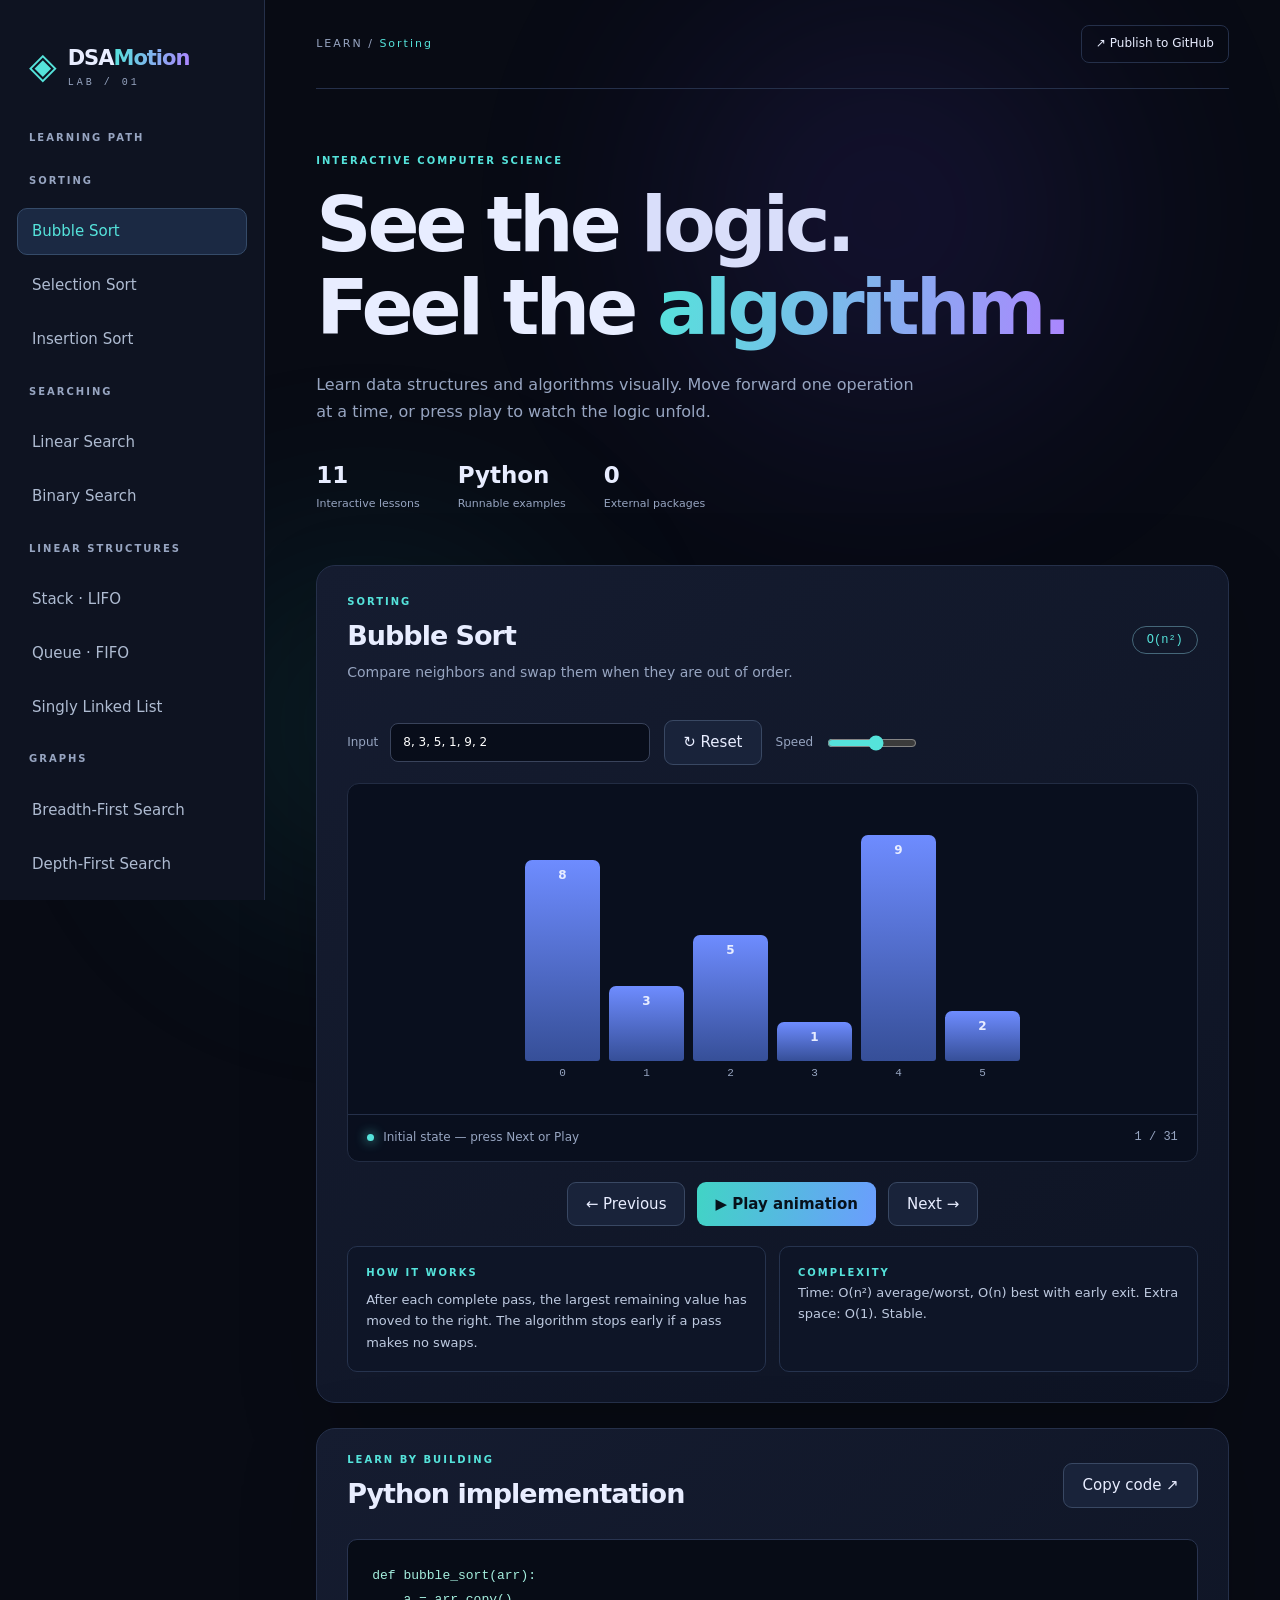
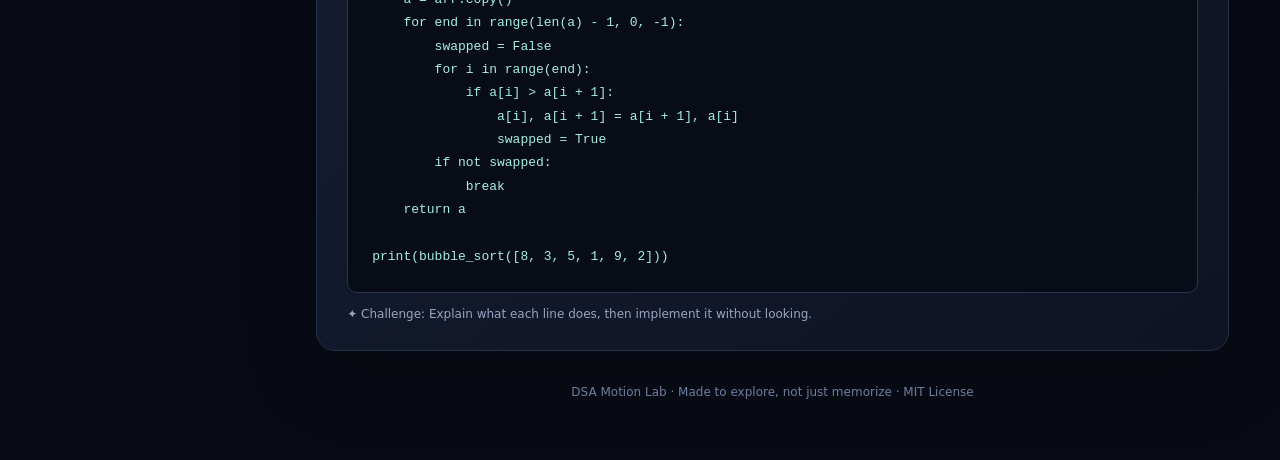
==== dsa-motion-lab/index.html @ b44c8fb6 "Add files via upload" ====
<!DOCTYPE html>
<html lang="en"><head><meta charset="UTF-8"><meta name="viewport" content="width=device-width, initial-scale=1"><meta name="description" content="Interactive DSA visual learning studio with animations and Python code"><title>DSA Motion Lab · Visual Algorithms</title><link rel="stylesheet" href="assets/style.css"></head>
<body>
<div class="glow g1"></div><div class="glow g2"></div>
<aside class="sidebar"><div class="brand"><span class="brand-icon">◈</span><span>DSA<span class="gradient">Motion</span><small>LAB / 01</small></span></div><div class="side-label">LEARNING PATH</div><nav id="nav"></nav><div class="sidebar-foot">Built for curiosity. <span>⚡ Zero dependencies</span></div></aside>
<main class="main"><header class="top"><div class="breadcrumb">LEARN / <span id="crumb">Sorting</span></div><a class="github" href="https://github.com/new" target="_blank" rel="noopener">↗ Publish to GitHub</a></header><section class="hero"><div class="eyebrow">INTERACTIVE COMPUTER SCIENCE</div><h1>See the <em>logic.</em><br>Feel the <span class="gradient">algorithm.</span></h1><p>Learn data structures and algorithms visually. Move forward one operation at a time, or press play to watch the logic unfold.</p><div class="stats"><div><strong id="topicCount">0</strong><small>Interactive lessons</small></div><div><strong>Python</strong><small>Runnable examples</small></div><div><strong>0</strong><small>External packages</small></div></div></section>
<section class="workspace"><div class="panel-head"><div><div class="eyebrow" id="category">SORTING</div><h2 id="lessonTitle">Bubble Sort</h2><p id="intro"></p></div><div class="pill" id="complexity">O(n²)</div></div><div class="controls"><label>Input <input id="input" type="text" value="8, 3, 5, 1, 9, 2" aria-label="Input values"></label><button id="reset" class="secondary">↻ Reset</button><label class="speed">Speed <input type="range" id="speed" min="1" max="10" value="6" aria-label="Animation speed"></label></div><div class="stage"><div id="viz" class="viz"></div><div class="status"><span class="pulse"></span><span id="status">Ready to begin</span><span id="counter">0 / 0</span></div></div><div class="player"><button id="prev" class="secondary">← Previous</button><button id="play" class="primary">▶ Play animation</button><button id="next" class="secondary">Next →</button></div><div class="details"><div class="detail-card"><div class="mini-title">HOW IT WORKS</div><p id="explanation"></p></div><div class="detail-card"><div class="mini-title">COMPLEXITY</div><div id="analysis"></div></div></div></section>
<section class="code-section"><div class="code-top"><div><div class="eyebrow">LEARN BY BUILDING</div><h2>Python implementation</h2></div><button id="copy" class="secondary">Copy code ↗</button></div><pre><code id="code"></code></pre><div class="tip">✦ Challenge: Explain what each line does, then implement it without looking.</div></section><footer>DSA Motion Lab · Made to explore, not just memorize · MIT License</footer></main><script src="assets/app.js"></script></body></html>
---- dsa-motion-lab/assets/style.css ----
@import url('');
:root{color-scheme:dark;--bg:#080b14;--panel:#111729;--panel2:#0b1020;--line:#25304a;--text:#e8edff;--muted:#97a5c1;--cyan:#55e3db;--violet:#ac85ff;--amber:#ffc470}*{box-sizing:border-box}body{margin:0;background:var(--bg);color:var(--text);font:15px/1.65 Inter,ui-sans-serif,system-ui,Segoe UI,sans-serif}button,input{font:inherit}button{cursor:pointer;transition:.2s}button:hover{transform:translateY(-2px)}.glow{position:fixed;pointer-events:none;filter:blur(120px);opacity:.12;border-radius:50%;z-index:-1}.g1{background:#6a48f8;width:430px;height:430px;top:0;right:14%}.g2{background:#20bfbf;width:350px;height:350px;bottom:0;left:15%}.sidebar{position:fixed;inset:0 auto 0 0;width:265px;background:#0e1321;border-right:1px solid var(--line);display:flex;flex-direction:column;padding:28px 17px;overflow:auto}.brand{display:flex;align-items:center;gap:12px;padding:8px 12px 35px;font-size:21px;font-weight:850;letter-spacing:-1px}.brand-icon{font-size:36px;color:var(--cyan)}.brand small{display:block;font:10px/1.4 monospace;letter-spacing:3px;color:var(--muted)}.gradient{background:linear-gradient(100deg,var(--cyan),var(--violet));background-clip:text;-webkit-text-fill-color:transparent}.side-label,.eyebrow,.mini-title{letter-spacing:2px;color:var(--cyan);font-size:10px;font-weight:800}.side-label{padding:0 12px 12px;color:var(--muted)}nav{display:grid;gap:7px}nav button{width:100%;text-align:left;background:transparent;border:1px solid transparent;color:#aebbd1;border-radius:10px;padding:10px 14px}nav button:hover{background:#1c2438}nav button.active{background:#1b2943;border-color:#354b69;color:var(--cyan)}.sidebar-foot{margin-top:auto;padding:24px 12px 0;color:#7a89aa;font-size:12px}.sidebar-foot span{display:block;color:var(--cyan)}.main{max-width:1400px;margin-left:265px;padding:25px clamp(20px,4vw,68px)}.top{display:flex;justify-content:space-between;align-items:center;border-bottom:1px solid var(--line);padding:0 0 25px}.breadcrumb{font-size:11px;letter-spacing:2px;color:var(--muted)}.breadcrumb span{color:var(--cyan)}.github{color:var(--text);text-decoration:none;font-size:12px;border:1px solid var(--line);padding:8px 14px;border-radius:8px}.github:hover{border-color:var(--cyan)}.hero{padding:64px 0 52px}.hero h1{font-size:clamp(44px,6vw,82px);letter-spacing:-4px;line-height:1.08;margin:15px 0 22px}.hero h1 em{font-style:normal;color:#d9defa}.hero p{max-width:600px;color:var(--muted);font-size:16px}.stats{display:flex;gap:38px;margin-top:32px}.stats strong,.stats small{display:block}.stats strong{font-size:23px}.stats small{color:var(--muted);font-size:11px}.workspace,.code-section{background:linear-gradient(140deg,#151c30,#0e1424);border:1px solid var(--line);border-radius:19px;overflow:hidden;box-shadow:0 25px 80px #0003}.panel-head{padding:28px 30px 16px;display:flex;align-items:center;justify-content:space-between;gap:20px}.panel-head h2,.code-top h2{font-size:27px;letter-spacing:-1px;margin:3px 0}.panel-head p{color:var(--muted);font-size:14px;margin:2px 0}.pill{border:1px solid #456779;color:var(--cyan);border-radius:30px;padding:6px 14px;white-space:nowrap;font:12px monospace}.controls{padding:18px 30px;display:flex;gap:14px;flex-wrap:wrap;align-items:center}.controls label{display:flex;align-items:center;gap:12px;font-size:12px;color:var(--muted)}.controls input[type=text]{background:#080d1a;border:1px solid #39435b;border-radius:8px;padding:9px 12px;color:white;width:260px;max-width:100%}.controls input[type=range]{accent-color:var(--cyan);width:90px}.secondary,.primary{border:1px solid #394863;background:#19233a;border-radius:9px;color:var(--text);padding:9px 18px}.primary{background:linear-gradient(100deg,#41d4c5,#6b9dfe);border:0;color:#07111b;font-weight:850}.stage{background:#090f1e;margin:0 30px;border:1px solid #222c43;border-radius:12px;overflow:hidden}.viz{min-height:330px;display:flex;align-items:center;justify-content:center;padding:30px 18px;gap:7px;position:relative}.bars{display:flex;justify-content:center;align-items:end;gap:9px;height:260px;width:100%}.barwrap{display:flex;flex:1;max-width:75px;align-items:center;flex-direction:column;justify-content:end;height:100%;gap:6px}.bar{width:100%;border-radius:7px 7px 3px 3px;background:linear-gradient(180deg,#6e8cff,#364f98);transition:height .38s,background .3s;min-height:18px;display:flex;align-items:flex-start;justify-content:center;padding-top:6px;font-weight:750;font-size:12px}.bar.active{background:linear-gradient(180deg,#ffce7c,#e68b52)}.bar.done{background:linear-gradient(180deg,#64e9cf,#198f91)}.idx{font:11px monospace;color:var(--muted)}.status{display:flex;gap:9px;align-items:center;border-top:1px solid var(--line);padding:13px 19px;color:var(--muted);font-size:12px}.pulse{width:7px;height:7px;border-radius:50%;background:var(--cyan);box-shadow:0 0 12px var(--cyan)}#counter{margin-left:auto;font-family:monospace}.player{display:flex;justify-content:center;flex-wrap:wrap;gap:12px;padding:20px}.details{display:grid;grid-template-columns:1fr 1fr;gap:13px;padding:0 30px 30px}.detail-card{background:#0e1527;border:1px solid #26334e;padding:18px;border-radius:10px;color:#bdc9df;font-size:13px}.detail-card p{margin:7px 0 0}.detail-card strong{color:#e5edff}.code-section{margin-top:25px}.code-top{display:flex;align-items:center;justify-content:space-between;padding:23px 30px 10px;gap:20px}.code-section pre{margin:10px 30px;background:#070c16;border:1px solid #293450;border-radius:10px;padding:24px;color:#a5f0df;overflow-x:auto;font:13px/1.8 'Cascadia Code',Consolas,monospace}.tip{padding:2px 30px 25px;color:var(--muted);font-size:12px}footer{padding:32px 0;color:#6e7e9f;font-size:12px;text-align:center}.node{width:54px;height:54px;border-radius:13px;background:#273859;border:1px solid #5273a1;display:flex;align-items:center;justify-content:center;font-weight:800;transition:.3s}.node.active{background:#96703d;border-color:var(--amber);transform:translateY(-9px)}.node.done{background:#126d6c;border-color:var(--cyan)}.nodes{display:flex;align-items:center;justify-content:center;gap:8px;flex-wrap:wrap}.arrow{color:#6d85bb;font-size:20px}.tree{display:flex;flex-direction:column;gap:20px;align-items:center;width:100%}.tree-level{display:flex;justify-content:space-around;width:100%;gap:10px}.tree .node{border-radius:50%}.matrix{display:grid;grid-template-columns:repeat(4,55px);gap:10px}.matrix .node{width:55px;height:55px}#viz svg{max-width:100%;height:auto}@media(max-width:880px){.sidebar{position:relative;width:100%;height:auto;overflow:visible;padding:15px}.brand{padding:0 0 12px}nav{display:flex;overflow:auto}nav button{width:auto;white-space:nowrap}.sidebar .side-label,.sidebar-foot{display:none}.main{margin:0;padding:20px}.hero{padding:35px 0}.hero h1{letter-spacing:-2px}.details{grid-template-columns:1fr}.stats{gap:20px}.stage{margin:0 12px}.panel-head,.controls,.details,.code-top{padding-left:15px;padding-right:15px}.code-section pre{margin:10px 12px}.viz{min-height:270px}}
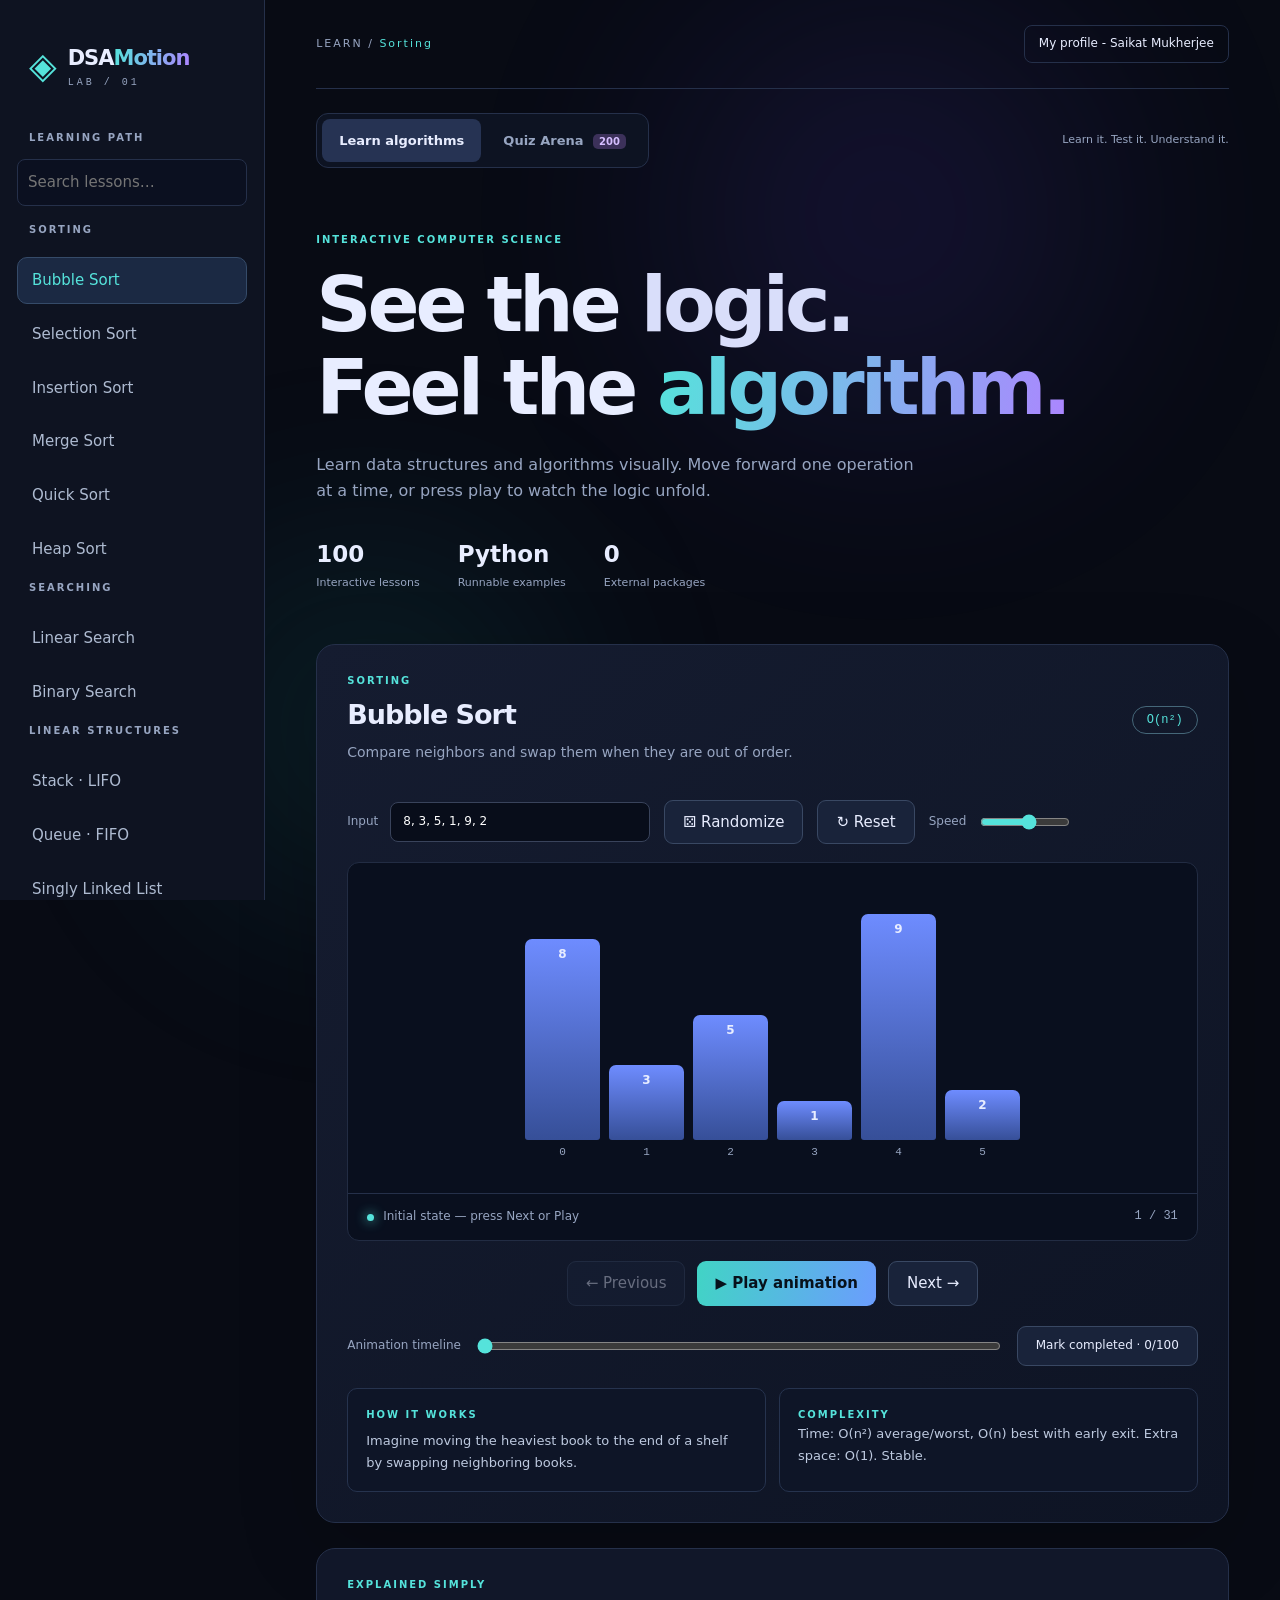
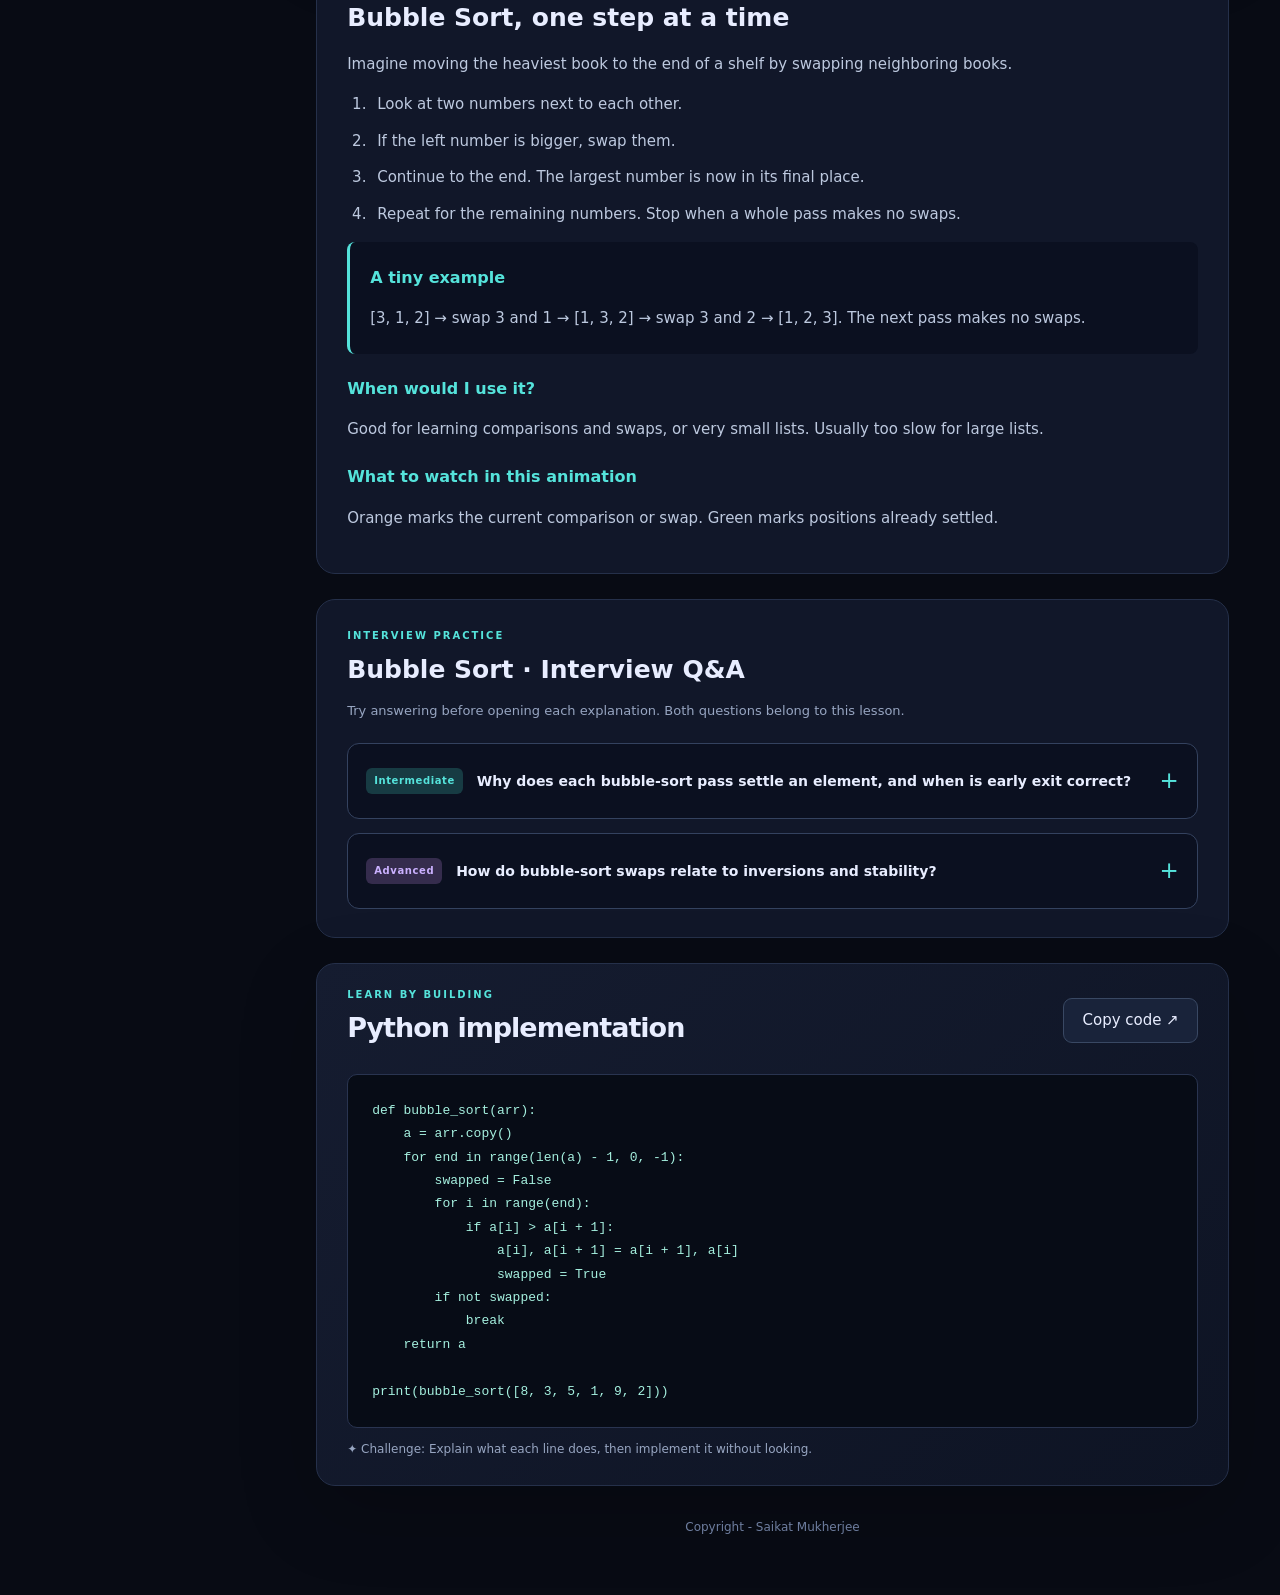
==== commit 7c13b84d: "Add files via upload" ====
--- a/dsa-motion-lab/index.html
+++ b/dsa-motion-lab/index.html
@@ -1,8 +1,8 @@
 <!DOCTYPE html>
-<html lang="en"><head><meta charset="UTF-8"><meta name="viewport" content="width=device-width, initial-scale=1"><meta name="description" content="Interactive DSA visual learning studio with animations and Python code"><title>DSA Motion Lab · Visual Algorithms</title><link rel="stylesheet" href="assets/style.css"></head>
+<html lang="en"><head><meta charset="UTF-8"><meta name="viewport" content="width=device-width, initial-scale=1"><meta name="description" content="Interactive DSA visual learning studio with animations and Python code"><title>DSA Motion Lab · Visual Algorithms</title><link rel="stylesheet" href="assets/style.css"><link rel="stylesheet" href="assets/quiz.css"></head>
 <body>
 <div class="glow g1"></div><div class="glow g2"></div>
-<aside class="sidebar"><div class="brand"><span class="brand-icon">◈</span><span>DSA<span class="gradient">Motion</span><small>LAB / 01</small></span></div><div class="side-label">LEARNING PATH</div><nav id="nav"></nav><div class="sidebar-foot">Built for curiosity. <span>⚡ Zero dependencies</span></div></aside>
-<main class="main"><header class="top"><div class="breadcrumb">LEARN / <span id="crumb">Sorting</span></div><a class="github" href="https://github.com/new" target="_blank" rel="noopener">↗ Publish to GitHub</a></header><section class="hero"><div class="eyebrow">INTERACTIVE COMPUTER SCIENCE</div><h1>See the <em>logic.</em><br>Feel the <span class="gradient">algorithm.</span></h1><p>Learn data structures and algorithms visually. Move forward one operation at a time, or press play to watch the logic unfold.</p><div class="stats"><div><strong id="topicCount">0</strong><small>Interactive lessons</small></div><div><strong>Python</strong><small>Runnable examples</small></div><div><strong>0</strong><small>External packages</small></div></div></section>
-<section class="workspace"><div class="panel-head"><div><div class="eyebrow" id="category">SORTING</div><h2 id="lessonTitle">Bubble Sort</h2><p id="intro"></p></div><div class="pill" id="complexity">O(n²)</div></div><div class="controls"><label>Input <input id="input" type="text" value="8, 3, 5, 1, 9, 2" aria-label="Input values"></label><button id="reset" class="secondary">↻ Reset</button><label class="speed">Speed <input type="range" id="speed" min="1" max="10" value="6" aria-label="Animation speed"></label></div><div class="stage"><div id="viz" class="viz"></div><div class="status"><span class="pulse"></span><span id="status">Ready to begin</span><span id="counter">0 / 0</span></div></div><div class="player"><button id="prev" class="secondary">← Previous</button><button id="play" class="primary">▶ Play animation</button><button id="next" class="secondary">Next →</button></div><div class="details"><div class="detail-card"><div class="mini-title">HOW IT WORKS</div><p id="explanation"></p></div><div class="detail-card"><div class="mini-title">COMPLEXITY</div><div id="analysis"></div></div></div></section>
-<section class="code-section"><div class="code-top"><div><div class="eyebrow">LEARN BY BUILDING</div><h2>Python implementation</h2></div><button id="copy" class="secondary">Copy code ↗</button></div><pre><code id="code"></code></pre><div class="tip">✦ Challenge: Explain what each line does, then implement it without looking.</div></section><footer>DSA Motion Lab · Made to explore, not just memorize · MIT License</footer></main><script src="assets/app.js"></script></body></html>
+<aside class="sidebar"><div class="brand"><span class="brand-icon">◈</span><span>DSA<span class="gradient">Motion</span><small>LAB / 01</small></span></div><div class="side-label">LEARNING PATH</div><input id="lessonSearch" type="search" placeholder="Search lessons…" aria-label="Search lessons"><nav id="nav"></nav></aside>
+<main class="main"><header class="top"><div class="breadcrumb">LEARN / <span id="crumb">Sorting</span></div><a class="github" href="https://github.com/saikatmukherjeelinux" target="_blank" rel="noopener">My profile - Saikat Mukherjee</a></header><div class="mode-bar"><div class="mode-tabs" role="tablist" aria-label="Learning and quiz views"><button id="learnTab" type="button" role="tab" aria-controls="learningContent" aria-selected="true" class="active">Learn algorithms</button><button id="quizTab" type="button" role="tab" aria-controls="quizPanel" aria-selected="false" tabindex="-1">Quiz Arena <span>200</span></button></div><span class="mode-hint">Learn it. Test it. Understand it.</span></div><div id="learningContent" role="tabpanel" aria-labelledby="learnTab"><section class="hero"><div class="eyebrow">INTERACTIVE COMPUTER SCIENCE</div><h1>See the <em>logic.</em><br>Feel the <span class="gradient">algorithm.</span></h1><p>Learn data structures and algorithms visually. Move forward one operation at a time, or press play to watch the logic unfold.</p><div class="stats"><div><strong id="topicCount">0</strong><small>Interactive lessons</small></div><div><strong>Python</strong><small>Runnable examples</small></div><div><strong>0</strong><small>External packages</small></div></div></section>
+<section class="workspace"><div class="panel-head"><div><div class="eyebrow" id="category">SORTING</div><h2 id="lessonTitle">Bubble Sort</h2><p id="intro"></p></div><div class="pill" id="complexity">O(n²)</div></div><div class="controls"><label>Input <input id="input" type="text" value="8, 3, 5, 1, 9, 2" aria-label="Input values"></label><label id="targetControl" hidden>Target <input id="target" type="text" placeholder="Auto" aria-label="Search target"></label><button id="random" class="secondary">⚄ Randomize</button><button id="reset" class="secondary">↻ Reset</button><label class="speed">Speed <input type="range" id="speed" min="1" max="10" value="6" aria-label="Animation speed"></label></div><div class="stage"><div id="viz" class="viz"></div><div class="status"><span class="pulse"></span><span id="status" role="status" aria-live="polite">Ready to begin</span><span id="counter">0 / 0</span></div></div><div class="player"><button id="prev" class="secondary">← Previous</button><button id="play" class="primary">▶ Play animation</button><button id="next" class="secondary">Next →</button></div><div class="learning-tools"><label for="timeline">Animation timeline</label><input id="timeline" type="range" min="0" max="0" value="0"><button id="completion" class="secondary">Mark completed</button></div><div class="details"><div class="detail-card"><div class="mini-title">HOW IT WORKS</div><p id="explanation"></p></div><div class="detail-card"><div class="mini-title">COMPLEXITY</div><div id="analysis"></div></div></div></section>
+<section id="simpleGuide" class="simple-guide" aria-label="Beginner lesson explanation"></section><section id="interviewQuestions" class="interview-section" aria-labelledby="interviewTitle"></section><section class="code-section"><div class="code-top"><div><div class="eyebrow">LEARN BY BUILDING</div><h2>Python implementation</h2></div><button id="copy" class="secondary">Copy code ↗</button></div><pre><code id="code"></code></pre><div class="tip">✦ Challenge: Explain what each line does, then implement it without looking.</div></section></div><section id="quizPanel" role="tabpanel" aria-labelledby="quizTab" hidden></section><footer>Copyright - Saikat Mukherjee</footer></main><script src="assets/app.js"></script><script src="assets/extensions.js"></script><script src="assets/explanations.js"></script><script src="assets/advanced.js"></script><script src="assets/string-engine.js"></script><script src="assets/string-python.js"></script><script src="assets/string-lessons.js"></script><script src="assets/regex-engine.js"></script><script src="assets/regex-catalog.js"></script><script src="assets/regex-python.js"></script><script src="assets/regex-lessons.js"></script><script src="assets/interview-core.js"></script><script src="assets/interview-strings.js"></script><script src="assets/interview-regex.js"></script><script src="assets/interview.js"></script><script src="assets/interview-pattern-engine.js"></script><script src="assets/interview-pattern-catalog.js"></script><script src="assets/pattern-python.js"></script><script src="assets/interview-pattern-questions.js"></script><script src="assets/interview-pattern-lessons.js"></script><script src="assets/quiz-core.js"></script><script src="assets/quiz-strings.js"></script><script src="assets/quiz-regex.js"></script><script src="assets/quiz-patterns.js"></script><script src="assets/quiz-engine.js"></script><script src="assets/quiz.js"></script></body></html>
--- a/dsa-motion-lab/assets/style.css
+++ b/dsa-motion-lab/assets/style.css
@@ -1,2 +1,11 @@
 @import url('');
 :root{color-scheme:dark;--bg:#080b14;--panel:#111729;--panel2:#0b1020;--line:#25304a;--text:#e8edff;--muted:#97a5c1;--cyan:#55e3db;--violet:#ac85ff;--amber:#ffc470}*{box-sizing:border-box}body{margin:0;background:var(--bg);color:var(--text);font:15px/1.65 Inter,ui-sans-serif,system-ui,Segoe UI,sans-serif}button,input{font:inherit}button{cursor:pointer;transition:.2s}button:hover{transform:translateY(-2px)}.glow{position:fixed;pointer-events:none;filter:blur(120px);opacity:.12;border-radius:50%;z-index:-1}.g1{background:#6a48f8;width:430px;height:430px;top:0;right:14%}.g2{background:#20bfbf;width:350px;height:350px;bottom:0;left:15%}.sidebar{position:fixed;inset:0 auto 0 0;width:265px;background:#0e1321;border-right:1px solid var(--line);display:flex;flex-direction:column;padding:28px 17px;overflow:auto}.brand{display:flex;align-items:center;gap:12px;padding:8px 12px 35px;font-size:21px;font-weight:850;letter-spacing:-1px}.brand-icon{font-size:36px;color:var(--cyan)}.brand small{display:block;font:10px/1.4 monospace;letter-spacing:3px;color:var(--muted)}.gradient{background:linear-gradient(100deg,var(--cyan),var(--violet));background-clip:text;-webkit-text-fill-color:transparent}.side-label,.eyebrow,.mini-title{letter-spacing:2px;color:var(--cyan);font-size:10px;font-weight:800}.side-label{padding:0 12px 12px;color:var(--muted)}nav{display:grid;gap:7px}nav button{width:100%;text-align:left;background:transparent;border:1px solid transparent;color:#aebbd1;border-radius:10px;padding:10px 14px}nav button:hover{background:#1c2438}nav button.active{background:#1b2943;border-color:#354b69;color:var(--cyan)}.sidebar-foot{margin-top:auto;padding:24px 12px 0;color:#7a89aa;font-size:12px}.sidebar-foot span{display:block;color:var(--cyan)}.main{max-width:1400px;margin-left:265px;padding:25px clamp(20px,4vw,68px)}.top{display:flex;justify-content:space-between;align-items:center;border-bottom:1px solid var(--line);padding:0 0 25px}.breadcrumb{font-size:11px;letter-spacing:2px;color:var(--muted)}.breadcrumb span{color:var(--cyan)}.github{color:var(--text);text-decoration:none;font-size:12px;border:1px solid var(--line);padding:8px 14px;border-radius:8px}.github:hover{border-color:var(--cyan)}.hero{padding:64px 0 52px}.hero h1{font-size:clamp(44px,6vw,82px);letter-spacing:-4px;line-height:1.08;margin:15px 0 22px}.hero h1 em{font-style:normal;color:#d9defa}.hero p{max-width:600px;color:var(--muted);font-size:16px}.stats{display:flex;gap:38px;margin-top:32px}.stats strong,.stats small{display:block}.stats strong{font-size:23px}.stats small{color:var(--muted);font-size:11px}.workspace,.code-section{background:linear-gradient(140deg,#151c30,#0e1424);border:1px solid var(--line);border-radius:19px;overflow:hidden;box-shadow:0 25px 80px #0003}.panel-head{padding:28px 30px 16px;display:flex;align-items:center;justify-content:space-between;gap:20px}.panel-head h2,.code-top h2{font-size:27px;letter-spacing:-1px;margin:3px 0}.panel-head p{color:var(--muted);font-size:14px;margin:2px 0}.pill{border:1px solid #456779;color:var(--cyan);border-radius:30px;padding:6px 14px;white-space:nowrap;font:12px monospace}.controls{padding:18px 30px;display:flex;gap:14px;flex-wrap:wrap;align-items:center}.controls label{display:flex;align-items:center;gap:12px;font-size:12px;color:var(--muted)}.controls input[type=text]{background:#080d1a;border:1px solid #39435b;border-radius:8px;padding:9px 12px;color:white;width:260px;max-width:100%}.controls input[type=range]{accent-color:var(--cyan);width:90px}.secondary,.primary{border:1px solid #394863;background:#19233a;border-radius:9px;color:var(--text);padding:9px 18px}.primary{background:linear-gradient(100deg,#41d4c5,#6b9dfe);border:0;color:#07111b;font-weight:850}.stage{background:#090f1e;margin:0 30px;border:1px solid #222c43;border-radius:12px;overflow:hidden}.viz{min-height:330px;display:flex;align-items:center;justify-content:center;padding:30px 18px;gap:7px;position:relative}.bars{display:flex;justify-content:center;align-items:end;gap:9px;height:260px;width:100%}.barwrap{display:flex;flex:1;max-width:75px;align-items:center;flex-direction:column;justify-content:end;height:100%;gap:6px}.bar{width:100%;border-radius:7px 7px 3px 3px;background:linear-gradient(180deg,#6e8cff,#364f98);transition:height .38s,background .3s;min-height:18px;display:flex;align-items:flex-start;justify-content:center;padding-top:6px;font-weight:750;font-size:12px}.bar.active{background:linear-gradient(180deg,#ffce7c,#e68b52)}.bar.done{background:linear-gradient(180deg,#64e9cf,#198f91)}.idx{font:11px monospace;color:var(--muted)}.status{display:flex;gap:9px;align-items:center;border-top:1px solid var(--line);padding:13px 19px;color:var(--muted);font-size:12px}.pulse{width:7px;height:7px;border-radius:50%;background:var(--cyan);box-shadow:0 0 12px var(--cyan)}#counter{margin-left:auto;font-family:monospace}.player{display:flex;justify-content:center;flex-wrap:wrap;gap:12px;padding:20px}.details{display:grid;grid-template-columns:1fr 1fr;gap:13px;padding:0 30px 30px}.detail-card{background:#0e1527;border:1px solid #26334e;padding:18px;border-radius:10px;color:#bdc9df;font-size:13px}.detail-card p{margin:7px 0 0}.detail-card strong{color:#e5edff}.code-section{margin-top:25px}.code-top{display:flex;align-items:center;justify-content:space-between;padding:23px 30px 10px;gap:20px}.code-section pre{margin:10px 30px;background:#070c16;border:1px solid #293450;border-radius:10px;padding:24px;color:#a5f0df;overflow-x:auto;font:13px/1.8 'Cascadia Code',Consolas,monospace}.tip{padding:2px 30px 25px;color:var(--muted);font-size:12px}footer{padding:32px 0;color:#6e7e9f;font-size:12px;text-align:center}.node{width:54px;height:54px;border-radius:13px;background:#273859;border:1px solid #5273a1;display:flex;align-items:center;justify-content:center;font-weight:800;transition:.3s}.node.active{background:#96703d;border-color:var(--amber);transform:translateY(-9px)}.node.done{background:#126d6c;border-color:var(--cyan)}.nodes{display:flex;align-items:center;justify-content:center;gap:8px;flex-wrap:wrap}.arrow{color:#6d85bb;font-size:20px}.tree{display:flex;flex-direction:column;gap:20px;align-items:center;width:100%}.tree-level{display:flex;justify-content:space-around;width:100%;gap:10px}.tree .node{border-radius:50%}.matrix{display:grid;grid-template-columns:repeat(4,55px);gap:10px}.matrix .node{width:55px;height:55px}#viz svg{max-width:100%;height:auto}@media(max-width:880px){.sidebar{position:relative;width:100%;height:auto;overflow:visible;padding:15px}.brand{padding:0 0 12px}nav{display:flex;overflow:auto}nav button{width:auto;white-space:nowrap}.sidebar .side-label,.sidebar-foot{display:none}.main{margin:0;padding:20px}.hero{padding:35px 0}.hero h1{letter-spacing:-2px}.details{grid-template-columns:1fr}.stats{gap:20px}.stage{margin:0 12px}.panel-head,.controls,.details,.code-top{padding-left:15px;padding-right:15px}.code-section pre{margin:10px 12px}.viz{min-height:270px}}
+
+[hidden]{display:none!important}#lessonSearch{width:100%;padding:10px;margin-bottom:16px;background:var(--panel2);border:1px solid var(--line);border-radius:8px;color:var(--text)}.learning-tools{display:flex;gap:14px;align-items:center;flex-wrap:wrap;padding:0 30px 22px;font-size:12px;color:var(--muted)}#timeline{flex:1;min-width:100px;accent-color:var(--cyan)}#target{width:90px}nav button.completed::after{content:' ✓';color:var(--cyan)}button:disabled{opacity:.4;cursor:default;transform:none}input:focus-visible,button:focus-visible{outline:2px solid var(--cyan);outline-offset:3px}input[aria-invalid=true]{border-color:#ff997f!important}@media(prefers-reduced-motion:reduce){*{transition:none!important}}
+.simple-guide{margin-top:25px;padding:28px 30px;background:var(--panel);border:1px solid var(--line);border-radius:19px}.simple-guide h2{font-size:25px;line-height:1.3;margin:8px 0 18px}.simple-guide h3{font-size:16px;color:var(--cyan);margin:22px 0 8px}.simple-guide p,.simple-guide li{color:#bdc9df;max-width:80ch}.simple-guide li{padding-left:6px;margin:12px 0}.guide-example{background:var(--panel2);padding:1px 20px 8px;border-left:3px solid var(--cyan);border-radius:8px}.simple-guide ol{padding-left:24px}@media(max-width:600px){.simple-guide{padding:22px 18px}}
+.advanced-trace{width:100%;min-width:0}.advanced-trace svg{width:100%;max-height:340px}.trace-row{display:flex;gap:7px;flex-wrap:wrap}.trace-cell{min-width:46px;max-width:100px;flex:0 0 auto;border:1px solid #394863;border-radius:8px;background:#19233a;text-align:center;padding:8px;overflow-wrap:anywhere}.trace-cell small,.trace-cell strong{display:block}.trace-cell small{font-size:10px;color:var(--muted)}.trace-cell strong{font-size:16px}.trace-cell.trace-active{border-color:var(--amber);background:#614a30}.trace-caption{font-size:12px;color:var(--cyan);margin:16px 0 8px}.edge-weight{fill:var(--amber);font-size:15px;paint-order:stroke;stroke:#090f1e;stroke-width:5px}.string-controls{display:flex;gap:15px;flex-wrap:wrap;width:100%}.string-controls input{max-width:100%}
+.string-hint{width:100%;font-size:12px;color:var(--muted);margin:0;line-height:1.7}.trace-matrix-wrap{max-width:100%;max-height:380px;overflow:auto;border:1px solid var(--line);border-radius:8px}.trace-matrix{border-collapse:collapse;font:12px/1.6 monospace;white-space:nowrap}.trace-matrix th,.trace-matrix td{border:1px solid #25304a;padding:7px 11px;text-align:center}.trace-matrix th{background:#17233b;color:var(--cyan);position:sticky;top:0;z-index:1}.trace-matrix th[scope=row]{left:0;z-index:2}.trace-matrix td.trace-active{background:#614a30;color:var(--amber)}.trace-empty{color:var(--muted);font-size:12px}.trace-row{min-width:0}.trace-cell strong{white-space:pre-wrap}
+.regex-output{max-height:260px;overflow:auto;white-space:pre-wrap;overflow-wrap:anywhere;background:var(--panel2);border:1px solid var(--line);border-radius:8px;padding:14px;font:12px/1.7 monospace;color:var(--cyan)}#regexFlags{width:100px}#regexOptions{padding-top:8px}.trace-matrix code{font-size:11px}#stringControls{min-width:0}#stringControls label{max-width:100%;min-width:0}#stringControls input{min-width:0}
+textarea{font:inherit}.controls textarea{background:#080d1a;border:1px solid #39435b;border-radius:8px;padding:9px 12px;color:white;width:260px;max-width:100%;resize:vertical;min-height:65px}textarea:focus-visible{outline:2px solid var(--cyan);outline-offset:3px}
+.interview-section{margin-top:25px;padding:28px 30px;background:var(--panel);border:1px solid var(--line);border-radius:19px}.interview-section h2{font-size:25px;line-height:1.35;margin:8px 0 12px;overflow-wrap:anywhere}.interview-intro{color:var(--muted);font-size:13px;margin-bottom:22px}.interview-question{margin-top:14px;border:1px solid #34425f;border-radius:12px;background:var(--panel2);overflow:hidden}.interview-question summary{display:flex;align-items:center;gap:14px;cursor:pointer;padding:18px;list-style:none}.interview-question summary::-webkit-details-marker{display:none}.interview-question summary:hover{background:#17233b}.interview-question summary:focus-visible{outline:2px solid var(--cyan);outline-offset:-3px}.interview-level{font-size:10px;letter-spacing:.6px;line-height:1.6;font-weight:800;padding:5px 8px;border-radius:6px;flex-shrink:0}.interview-level.intermediate{background:#173b43;color:var(--cyan)}.interview-level.advanced{background:#352c4d;color:#cbb1ff}.interview-question-title{font-size:14px;line-height:1.6;font-weight:650}.interview-toggle{margin-left:auto;color:var(--cyan);font-size:23px;flex-shrink:0}.interview-question[open] .interview-toggle{transform:rotate(45deg)}.interview-answer{padding:0 22px 22px;border-top:1px solid var(--line)}.interview-answer h3{font-size:13px;letter-spacing:.2px;margin:20px 0 8px;color:var(--cyan)}.interview-answer p{font-size:14px;line-height:1.85;color:#bdc9df;margin:0;white-space:pre-wrap;overflow-wrap:anywhere;max-width:85ch}.interview-example{border-left:3px solid var(--violet);padding:1px 16px 14px;margin-top:18px;background:#151c30;border-radius:0 8px 8px 0}@media(max-width:600px){.interview-section{padding:22px 15px}.interview-section h2{font-size:22px}.interview-question summary{align-items:flex-start;flex-wrap:wrap;gap:10px;padding:15px}.interview-question-title{flex:1 1 calc(100% - 42px);order:2}.interview-toggle{order:3;line-height:1.4}.interview-answer{padding:0 15px 18px}.interview-example{padding-left:12px}}
+.pattern-controls{width:100%;display:grid;gap:10px;min-width:0}.controls .pattern-controls>label{color:var(--cyan)}#patternInput{width:100%;max-width:720px;min-height:130px;font:13px/1.6 Consolas,monospace;tab-size:2}.pattern-output{max-height:300px;overflow:auto;white-space:pre-wrap;overflow-wrap:anywhere;background:var(--panel2);border:1px solid var(--line);border-radius:8px;padding:14px;font:12px/1.7 monospace;color:var(--cyan)}
--- a/dsa-motion-lab/assets/quiz.css
+++ b/dsa-motion-lab/assets/quiz.css
@@ -0,0 +1,9 @@
+.mode-bar{display:flex;align-items:center;justify-content:space-between;gap:18px;padding-top:24px}.mode-tabs{display:flex;padding:5px;background:#0d1322;border:1px solid var(--line);border-radius:12px;gap:5px}.mode-tabs button{border:0;border-radius:8px;background:transparent;color:var(--muted);padding:11px 17px;font-size:13px;font-weight:750}.mode-tabs button.active{background:#263353;color:var(--text)}.mode-tabs button span{font-size:10px;padding:2px 6px;border-radius:5px;background:#3c315a;color:#d5beff;margin-left:5px}.mode-hint{font-size:11px;color:var(--muted)}
+.quiz-hero{padding:50px 0 30px}.quiz-hero .eyebrow{color:#c0a4ff}.quiz-hero h1{font-size:clamp(35px,4.5vw,60px);letter-spacing:-2px;line-height:1.12;margin:16px 0}.quiz-hero h1 span{background:linear-gradient(100deg,#c1a1ff,#62e9dc);background-clip:text;-webkit-text-fill-color:transparent}.quiz-hero>p{max-width:620px;color:var(--muted);font-size:15px}.quiz-hero-tags{display:flex;gap:9px;flex-wrap:wrap;margin-top:20px}.quiz-hero-tags span{padding:5px 10px;border:1px solid #3b3557;border-radius:20px;font-size:11px;color:#c7b9e9;background:#18172a}
+.quiz-setup,.quiz-card,.quiz-results{border:1px solid #393451;border-radius:18px;background:linear-gradient(145deg,#191b32,#101728);padding:26px}.quiz-setup h2{margin:0;font-size:20px;letter-spacing:-.5px}.quiz-setup-head{display:flex;justify-content:space-between;align-items:center;gap:12px}.quiz-setup-head p{color:var(--muted);font-size:12px;margin:5px 0 0}.quiz-count{white-space:nowrap;font:11px/1.5 monospace;color:#c9b4ff;border:1px solid #4d406a;border-radius:20px;padding:5px 10px}.quiz-filters{display:grid;grid-template-columns:1fr 1.5fr 1fr 1fr;gap:12px;margin-top:22px}.quiz-filters label{display:grid;gap:7px;min-width:0;color:var(--muted);font-size:12px}.quiz-filters select{width:100%;min-width:0;background:#0c1222;color:var(--text);border:1px solid #3b4562;border-radius:8px;padding:10px;font:inherit}.quiz-start-row{display:flex;align-items:center;gap:18px;margin-top:20px}.quiz-start-row button{flex-shrink:0}.quiz-start-row p{font-size:11px;line-height:1.7;color:var(--muted);margin:0}.quiz-empty{border:1px dashed #3b3557;border-radius:18px;text-align:center;margin-top:24px;padding:45px 25px}.quiz-empty>span{color:#bfa4ff;font-size:30px}.quiz-empty h2{font-size:22px;margin:10px}.quiz-empty p{color:var(--muted);max-width:500px;margin:10px auto;font-size:13px}
+.quiz-scoreboard{display:grid;grid-template-columns:repeat(3,1fr);gap:12px;margin:25px 0 18px}.quiz-scoreboard>div:not(.quiz-progress){background:#121a2d;border:1px solid var(--line);padding:15px 20px;border-radius:11px}.quiz-scoreboard strong{display:block;font-size:26px;line-height:1.3;color:#dccbff}.quiz-scoreboard strong small{font-size:14px;color:var(--muted);font-weight:500}.quiz-scoreboard>div>span{color:var(--muted);font-size:11px}.quiz-progress{grid-column:1/-1;height:6px;background:#222b42;border-radius:10px;overflow:hidden}.quiz-progress>span{display:block;height:100%;background:linear-gradient(90deg,#a88bff,#5ce4ce);transition:width .25s}
+.quiz-question-meta{display:flex;align-items:center;justify-content:space-between;gap:14px}.quiz-question-number{font:12px/1.6 monospace;color:var(--muted)}.quiz-topic{font-size:11px;letter-spacing:.5px;color:#c4aaff;margin:20px 0 10px}.quiz-card h2{font-size:clamp(21px,2.2vw,29px);line-height:1.45;letter-spacing:-.5px;margin:0;max-width:850px;overflow-wrap:anywhere}.quiz-keyboard{font-size:11px;color:var(--muted);margin:13px 0 22px}.quiz-options{display:grid;gap:12px}.quiz-option{display:flex;gap:15px;align-items:flex-start;text-align:left;width:100%;border:1px solid #3a4661;border-radius:11px;background:#0e1628;color:var(--text);padding:17px;min-height:64px}.quiz-option:hover:not(:disabled){border-color:#b39aff;background:#1c2340;transform:none}.quiz-option-letter{display:flex;align-items:center;justify-content:center;flex-shrink:0;width:30px;height:30px;border:1px solid #4b5273;border-radius:8px;font:700 12px/1 monospace;color:#c1cbed;background:#1a233a}.quiz-option-text{font-size:14px;line-height:1.75;min-width:0;overflow-wrap:anywhere}.quiz-option-text small{display:block;font-size:11px;font-weight:800;margin-top:7px}.quiz-option:disabled{opacity:1;cursor:default}.quiz-option.is-correct{border-color:#4bd0ac;background:#10312e}.quiz-option.is-correct .quiz-option-letter{border-color:#4bd0ac;color:#83f2d7;background:#155043}.quiz-option.is-correct small{color:#83f2d7}.quiz-option.is-incorrect{border-color:#ec8c9c;background:#36202d}.quiz-option.is-incorrect .quiz-option-letter{border-color:#ec8c9c;color:#ffc2cc;background:#542b3d}.quiz-option.is-incorrect small{color:#ffc2cc}.quiz-feedback{border-radius:10px;padding:17px 19px;margin-top:22px;scroll-margin-top:20px}.quiz-feedback.is-right{background:#12362f;border:1px solid #357861}.quiz-feedback.is-wrong{background:#35212f;border:1px solid #92516b}.quiz-feedback strong{font-size:17px}.quiz-feedback p{font-size:13px;line-height:1.8;margin:6px 0 0;overflow-wrap:anywhere}.quiz-feedback:focus{outline:2px solid #ac85ff;outline-offset:3px}
+.quiz-explanation{padding:23px 0 0;margin-top:22px;border-top:1px solid #35405d}.quiz-explanation h3{font-size:20px;margin:6px 0 12px}.quiz-explanation h4{font-size:13px;color:#c4aaff;margin:22px 0 8px}.quiz-explanation p{font-size:14px;line-height:1.9;color:#bdc9df;max-width:85ch;white-space:pre-wrap;overflow-wrap:anywhere}.quiz-example{border-left:3px solid #9d80ef;background:#161d33;padding:1px 18px 9px;border-radius:0 10px 10px 0}.quiz-lesson-link{border:0;background:transparent;padding:7px 0;color:var(--cyan);text-align:left;font:inherit;font-size:13px;line-height:1.7;overflow-wrap:anywhere}.quiz-question-actions{display:flex;flex-wrap:wrap;gap:12px;justify-content:space-between;margin-top:25px;padding-top:22px;border-top:1px solid #35405d}.quiz-question-actions .primary{margin-left:auto}
+.quiz-results h2{font-size:clamp(26px,3vw,42px);letter-spacing:-1px;margin:12px 0}.quiz-results>p{color:var(--muted);font-size:14px}.quiz-result-actions{display:flex;flex-wrap:wrap;gap:12px;margin:25px 0}.quiz-results h3{font-size:16px}.quiz-result-list{display:grid;grid-template-columns:1fr 1fr;gap:12px;max-height:480px;overflow:auto}.quiz-result-item{display:grid;gap:7px;text-align:left;border:1px solid #35405d;border-radius:10px;padding:15px;background:#0e1628;color:var(--text)}.quiz-result-item>span{font-size:11px}.quiz-result-item.is-right>span{color:#83f2d7}.quiz-result-item.is-wrong>span{color:#ffc2cc}.quiz-result-item strong{font-size:13px}.quiz-result-item small{font-size:11px;line-height:1.7;color:var(--muted)}.quiz-sidebar{padding:20px 12px}.quiz-sidebar h2{font-size:27px;line-height:1.3;letter-spacing:-1px;margin:15px 0}.quiz-sidebar p{color:var(--muted);font-size:12px;line-height:1.8}.quiz-side-number{font-size:45px;font-weight:850;color:#c2a8ff;padding:20px 0}.quiz-side-number span{display:block;font-size:11px;font-weight:500;color:var(--muted)}.quiz-sidebar button{font-size:12px;margin-top:12px}.quiz-filters select:focus-visible,.quiz-lesson-link:focus-visible{outline:2px solid var(--cyan);outline-offset:3px}
+@media(max-width:1100px){.quiz-filters{grid-template-columns:1fr 1fr}.mode-hint{display:none}}@media(max-width:880px){.quiz-sidebar{display:none!important}.mode-bar{padding-top:18px}.quiz-hero{padding:32px 0 24px}}@media(max-width:550px){.mode-tabs{width:100%}.mode-tabs button{flex:1;padding:10px 9px;font-size:12px}.quiz-hero h1{font-size:37px;letter-spacing:-1.6px}.quiz-setup,.quiz-card,.quiz-results{padding:20px 15px}.quiz-filters{grid-template-columns:1fr}.quiz-setup-head{align-items:flex-start}.quiz-count{font-size:10px}.quiz-start-row{align-items:flex-start;flex-direction:column;gap:12px}.quiz-scoreboard{gap:7px}.quiz-scoreboard>div:not(.quiz-progress){padding:12px 9px}.quiz-scoreboard strong{font-size:23px}.quiz-scoreboard>div>span{font-size:10px}.quiz-option{padding:14px 12px;gap:11px}.quiz-option-text{font-size:13px}.quiz-result-list{grid-template-columns:1fr}.quiz-question-actions button{font-size:12px;padding:10px 12px}.quiz-explanation p{font-size:13px}.quiz-card h2{font-size:22px}.quiz-hero-tags span{font-size:10px}}
+@media(prefers-reduced-motion:reduce){.quiz-progress>span{transition:none}}
